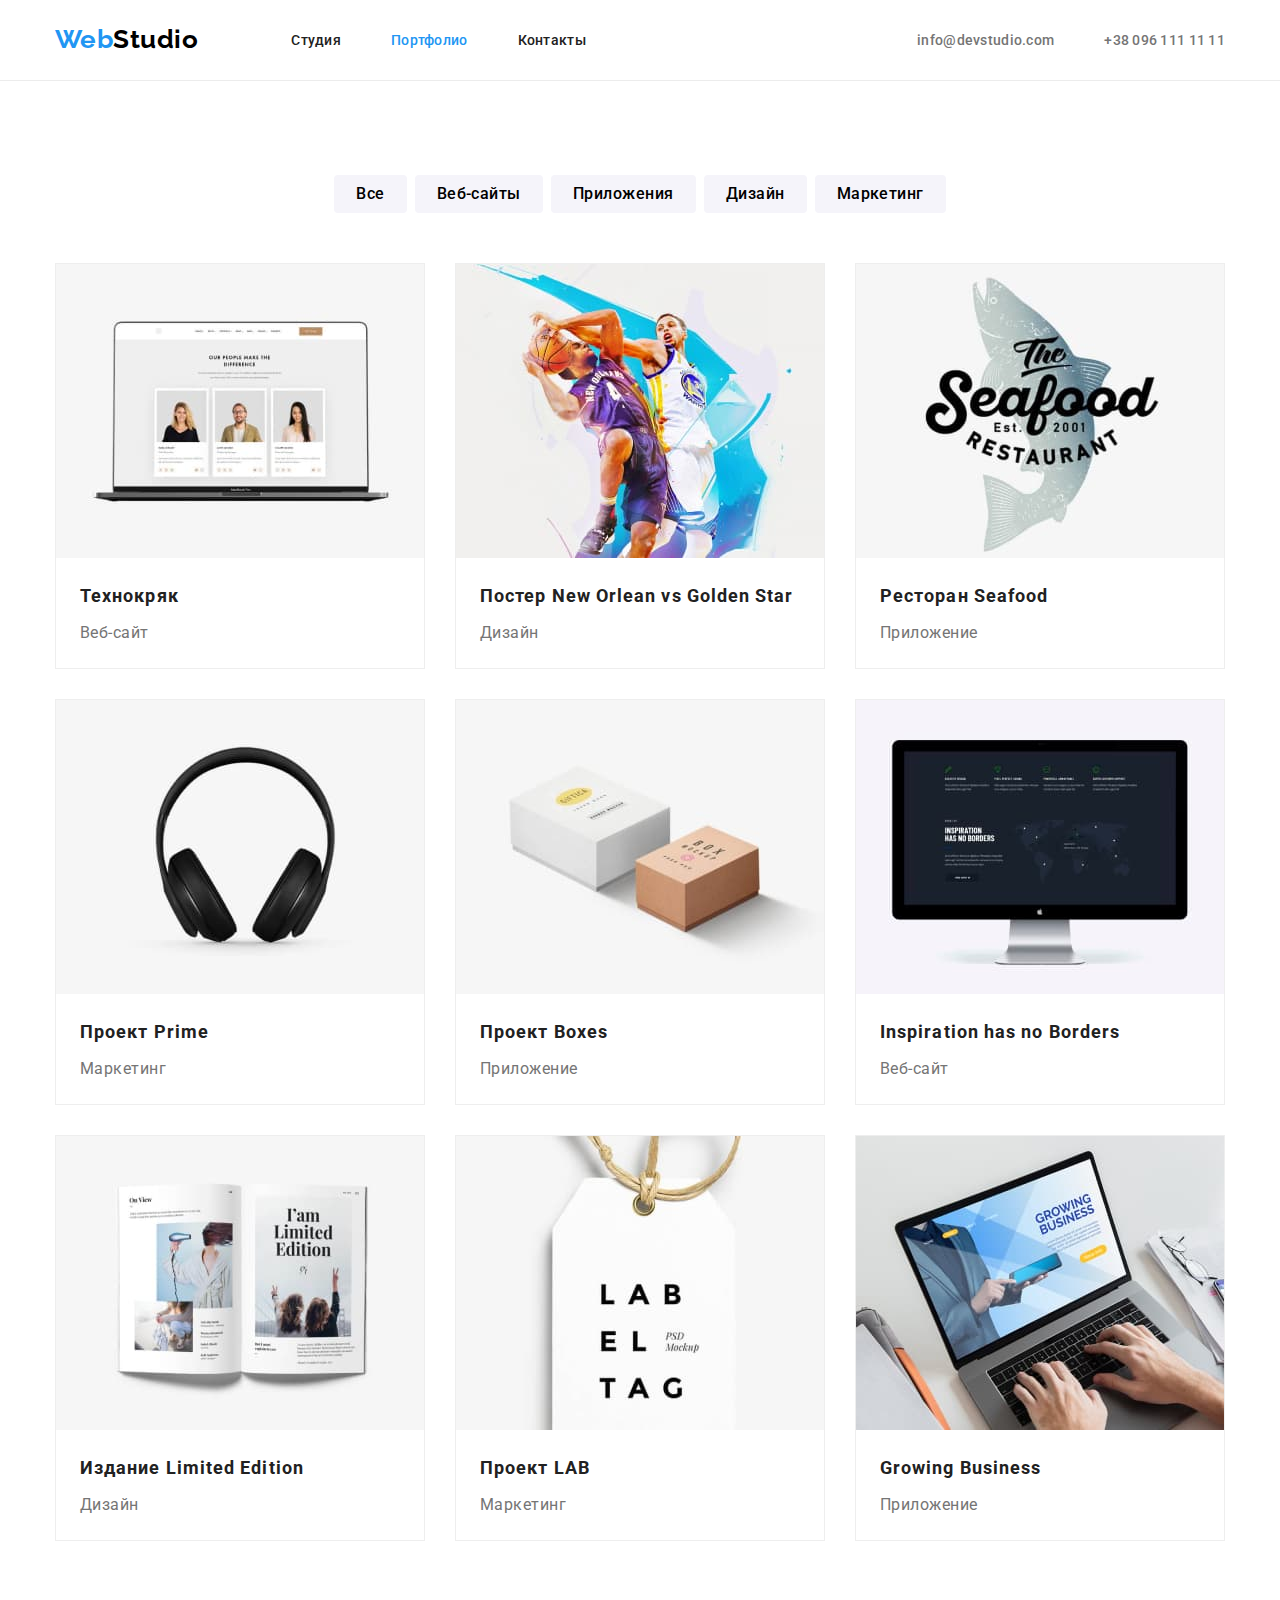
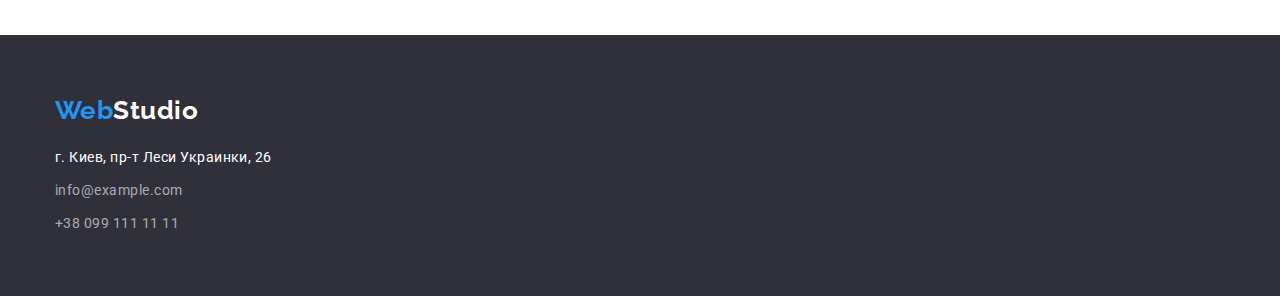
==== portfolio.html @ 35e2de76 "Добавляет позиционирование" ====
<!DOCTYPE html>
<html lang="ru">
<head>
    <meta charset="UTF-8">
    <meta http-equiv="X-UA-Compatible" content="IE=edge">
    <meta name="viewport" content="width=device-width, initial-scale=1.0">
    <title>Портфолио</title>
    <link rel="preconnect" href="https://fonts.gstatic.com">
    <link href="https://fonts.googleapis.com/css2?family=Raleway:wght@700&family=Roboto:wght@400;500;700;900&display=swap" rel="stylesheet">
    <link rel="stylesheet" href="https://cdnjs.cloudflare.com/ajax/libs/modern-normalize/1.0.0/modern-normalize.min.css">    
    <link rel="stylesheet" href="./css/styles.css">
</head>
<body>

<!-- Хедер -->

    <header class="header">
        <div class="container head-container">
            <nav class="nav-list">
                <a href="./index.html" class="header-logo-link"> <span class="header-logo-web">Web</span>Studio</a>
                <ul class="list link-list">
                    <li class="nav-item"> <a href="./index.html" class="nav-link">Студия</a></li>
                    <li class="nav-item"> <a href="./portfolio.html" class="nav-link current">Портфолио</a></li>
                    <li class="nav-item"> <a href="#contacts" class="nav-link">Контакты</a> </li>
                </ul>
            </nav>
            <ul class="list contact-list">
                <li class="contact-item"><a href="mailto:info@devstudio.com" class="header-info-link">info@devstudio.com</a>
                </li>
                <li class="contact-item"><a href="tel:+380961111111" class="header-info-link">+38 096 111 11 11</a></li>
            </ul>
        </div>
    
    </header>
    <main>
        <section class="section">
            <div class="container">
                <h1 hidden>Наши работы</h1>
                <div>
                    <ul class="list filter-list">
                        <li class="item"> <button class="button filter-list-button" type="button">Все</button></li>
                        <li class="item"> <button class="button filter-list-button" type="button">Веб-сайты</button></li>
                        <li class="item"> <button class="button filter-list-button" type="button">Приложения</button> </li>
                        <li class="item"> <button class="button filter-list-button" type="button">Дизайн</button></li>
                        <li class="item"> <button class="button filter-list-button" type="button">Маркетинг</button></li>
                    </ul>
                </div>
                <div>
                    <ul class="list prod-list">
                        <li class="card prod-list-card">
                            <a href="" class="link">
                                <img src="./images/technokriak.jpg" alt="Технокряк" width="370">
                                <div class="content">
                                    <h2 class="prod-title">Технокряк</h2>
                                    <p class="prod-category">Веб-сайт</p>
                                </div>
                            </a>
                        </li>
                        <li class="card prod-list-card">
                            <a href="" class="link">
                                <img src="./images/poster.jpg" alt="Постер с баскетболистами" width="370">
                                <div class="content">
                                    <h2 class="prod-title">Постер New Orlean vs Golden Star</h2>
                                    <p class="prod-category">Дизайн</p>
                                </div>
                            </a>
                        </li>
                        <li class="card prod-list-card">
                            <a href="" class="link">
                                <img src="./images/seafood.jpg" alt="Постер ресторан" width="370">
                                <div class="content">
                                    <h2 class="prod-title">Ресторан Seafood</h2>
                                    <p class="prod-category">Приложение</p>
                                </div>
                            </a>
                        </li>
                        <li class="card prod-list-card">
                            <a href="" class="link">
                                <img src="./images/prime.jpg" alt="Наушники" width="370">
                                <div class="content">
                                    <h2 class="prod-title">Проект Prime</h2>
                                    <p class="prod-category">Маркетинг</p>
                                </div>
                            </a>
                        </li>
                        <li class="card prod-list-card">
                            <a href="" class="link">
                                <img src="./images/boxes.jpg" alt="Коробки" width="370">
                                <div class="content">
                                    <h2 class="prod-title">Проект Boxes</h2>
                                    <p class="prod-category">Приложение</p>
                                </div>
                            </a>
                        </li>
                        <li class="card prod-list-card">
                            <a href="" class="link">
                                <img src="./images/inspiration.jpg" alt="Монитор" width="370">
                                <div class="content">
                                    <h2 class="prod-title">Inspiration has no Borders</h2>
                                    <p class="prod-category">Веб-сайт</p>
                                </div>
                            </a>
                        </li>
                        <li class="card prod-list-card">
                            <a href="" class="link">
                                <img src="./images/limited.jpg" alt="Развернутая книга" width="370">
                                <div class="content">
                                    <h2 class="prod-title">Издание Limited Edition</h2>
                                    <p class="prod-category">Дизайн</p>
                                </div>
                            </a>
                        </li>
                        <li class="card prod-list-card">
                            <a href="" class="link">
                                <img src="./images/lab.jpg" alt="Бирка" width="370">
                                <div class="content">
                                    <h2 class="prod-title">Проект LAB</h2>
                                    <p class="prod-category">Маркетинг</p>
                                </div>
                            </a>
                        </li>
                        <li class="card prod-list-card">
                            <a href="" class="link">
                                <img src="./images/growing.jpg" alt="Ноутбук" width="370">
                                <div class="content">
                                    <h2 class="prod-title">Growing Business</h2>
                                    <p class="prod-category">Приложение</p>
                                </div>
                            </a>
                
                        </li>
                    </ul>
                </div>
            </div>
        </section>
        
        
    </main>
    <!-- Футер -->
    <footer class="footer">
        <div class="footer-container container">
            <a href="index.html" class="footer-logo-link"> <span class="footer-logo-web">Web</span>Studio</a>
            <address id=contacts class="address">
                <p>г. Киев, пр-т Леси Украинки, 26</p>
                <ul class="list">
                    <li class="item"><a href="mailto:info@devstudio.com" class="footer-info-link">info@example.com</a></li>
                    <li class="item"><a href="tel:+380961111111" class="footer-info-link">+38 099 111 11 11</a></li>
                </ul>
            </address>
        </div>
    </footer>
</body>
</html>
---- css/styles.css ----
/* первичный цвет основного текста #212121 */
/* вторичный цвет текста #757575 */
/* основной цвет фона #ffffff */
/* вторичный цвет фона #F5F4FA */
/* акцент #2196F3 */
/* белый #ffffff */
/* фон футера #2F303A */
/* основной цвет лого #000000 */
/* нижний бордер хедера #ECECEC */

:root {
  --title-text-color: #212121;
  --text-color: #757575;
  --primary-bg-color: #ffffff;
  --secondary-bg-color: #f5f4fa;
  --accent-color: #2196f3;
  --footer-bg-color: #2f303a;
  --main-logo-color: #000000;
  --button-accent-color: #188ce8;
  --card-border-color: #eeeeee;
  --header-bottom-border: #ececec;
}

body {
  box-sizing: border-box;
  font-family: "Roboto", sans-serif;
  font-weight: 400;
  background-color: var(--primary-bg-color);
  color: var(--title-text-color);
  letter-spacing: 0.03em;
}

.container {
  width: 1200px;
  margin: 0px auto;
  padding-left: 15px;
  padding-right: 15px;
}

/* стили списков */
.list {
  list-style: none;
  padding-left: inherit;
}

/* стили ссылок */
.link {
  text-decoration: none;
  font-family: inherit;
  font-weight: inherit;
  font-style: normal;
  color: inherit;
}

.header-logo-link,
.footer-logo-link,
.nav-link,
.header-info-link,
.footer-info-link {
  text-decoration: none;
  font-weight: 500;
  font-size: 14px;
  line-height: 1.143;
  font-style: normal;
  letter-spacing: 0.02em;
  font-family: inherit;
  color: inherit;
}

/* .header-logo-link, */
.footer-logo-link {
  line-height: 1.192;
}

/* стили секций */
.section {
  padding-top: 94px;
  padding-bottom: 94px;
}

/* стили кнопок */
.button {
  cursor: pointer;
}

/* сбрасывание марджинов у h, p, ul */
h1,
h2,
h3,
h4,
p,
ul {
  margin: 0;
}

/* стили карточек */
/* .card {
  display: inline-block;
} */

/* стили хедера */

.header {
  border-bottom: 1px solid var(--header-bottom-border);
}

.head-container {
  display: flex;
  align-items: center;
}

.link-list {
  display: flex;
}

.contact-list {
  display: flex;
  margin-left: auto;
}

.contact-item:not(:last-child) {
  margin-right: 50px;
}

.header-logo-link,
.footer-logo-link {
  font-family: "Raleway", sans-serif;
  font-size: 26px;
  font-weight: 700;
  color: var(--main-logo-color);
  letter-spacing: inherit;
  line-height: 1.192;
}

.header-logo-link {
  margin: 24px 93px 25px 0;
}

.nav-list {
  display: flex;
  align-items: center;
}

.nav-item:not(:last-child) {
  margin-right: 50px;
}

.footer-logo-link {
  color: var(--primary-bg-color);
}

.header-logo-web,
.footer-logo-web {
  color: var(--accent-color);
}

.nav-link.current {
  color: var(--accent-color);
}
.header-info-link {
  color: var(--text-color);
}

.nav-link:focus,
.nav-link:hover,
.header-info-link:focus,
.header-info-link:hover {
  color: var(--accent-color);
}

/* герой */
.hero.section {
  background-color: #2f303a;
  text-align: center;

  padding-top: 0;
  padding-bottom: 0;
}

.hero-container {
  padding-bottom: 200px;
}

.hero-title {
  font-size: 44px;
  font-weight: 900;
  line-height: 1.364;
  text-transform: uppercase;
  letter-spacing: 0.06em;
  color: var(--primary-bg-color);

  /* max-width: 696px; */

  padding-top: 200px;
  margin-bottom: 30px;
}
.hero-button {
  font-family: inherit;
  font-size: 16px;
  font-weight: 700;
  line-height: 1.875;
  letter-spacing: 0.06em;
  text-align: center;
  color: var(--primary-bg-color);
  background-color: var(--accent-color);
  min-width: 200px;
  padding: 10px 32px;
  border: 1px solid transparent;
  border-radius: 4px;
  filter: drop-shadow(0px 4px 4px rgba(0, 0, 0, 0.25));
}

.hero-button:focus,
.hero-button:hover {
  background-color: var(--button-accent-color);
  box-shadow: 0px 4px 4px rgba(0, 0, 0, 0.15);
  border-radius: 4px;
}

/* преимущества */
.advantages {
  background-color: var(--primary-bg-color);
}

.advantages-list {
  padding-left: 0;
  display: flex;
  /* justify-content: center; */
}

.advantages-card:not(:last-child),
.work-card:not(:last-child),
.team-card:not(:last-child) {
  margin-right: 30px;
}

.advantages-title {
  font-size: 14px;
  font-weight: 700;
  line-height: 1.143;
  text-transform: uppercase;
}

.advantages-text {
  margin-top: 10px;
  font-size: 14px;
  line-height: 1.714;
  color: var(--text-color);
}

.advantages-card {
  width: 270px;
}

/* чем занимаемся */

.work {
  background-color: var(--primary-bg-color);
  padding-top: 0;
}

.work-title,
.team-title {
  font-size: 36px;
  font-weight: 700;
  line-height: 1.167;
  color: var(--title-text-color);
  text-align: center;
  margin-bottom: 50px;
}

.work-list,
.team-list {
  padding-left: 0;
  display: flex;
}

/* наша команда */

.team {
  background-color: var(--secondary-bg-color);
}

.team-member,
.member-position {
  font-size: 16px;
  font-weight: 500;
  line-height: 1.188;
}

.member-position {
  font-weight: inherit;
  color: var(--text-color);

  margin-top: 10px;
}

.team-card {
  width: 270px;
  /* height: 368px; */
  text-align: center;
  background-color: var(--primary-bg-color);
  box-shadow: 0px 1px 3px rgba(0, 0, 0, 0.12), 0px 1px 1px rgba(0, 0, 0, 0.14),
    0px 2px 1px rgba(0, 0, 0, 0.2);
  border-radius: 0px 0px 4px 4px;
}

.team-list img {
  display: block;
}

.team-card .content {
  margin-top: 30px;
  margin-bottom: 30px;
}

/* Футер */
.footer {
  background-color: var(--footer-bg-color);
}

.footer-container {
  padding-top: 60px;
  padding-bottom: 60px;
}

.address {
  font-style: normal;
  font-size: 14px;
  line-height: 1.714;
  letter-spacing: inherit;
  color: var(--primary-bg-color);

  margin-top: 20px;
}

.footer-info-link {
  font-weight: inherit;
  line-height: 1.714;
  letter-spacing: inherit;
  color: rgba(255, 255, 255, 0.6);
}

.address .item {
  margin-top: 9px;
}

.footer-info-link:hover,
.footer-info-link:focus {
  color: var(--accent-color);
}

/* портфолио */

/* фильтр */

.filter-list {
  display: flex;
  justify-content: center;
  margin-bottom: 50px;
}

.filter-list-button {
  font-family: inherit;
  font-weight: 500;
  font-size: 16px;
  line-height: 1.625;
  background-color: var(--secondary-bg-color);
  border: 1px;
  border-radius: 4px;
  letter-spacing: inherit;
  padding: 6px 22px;
}

.filter-list-button:hover,
.filter-list-button:focus {
  background-color: var(--accent-color);
  color: var(--primary-bg-color);
  box-shadow: 0px 3px 1px rgba(0, 0, 0, 0.1), 0px 1px 2px rgba(0, 0, 0, 0.08),
    0px 2px 2px rgba(0, 0, 0, 0.12);
}

.filter-list .item:not(:last-child) {
  margin-right: 8px;
}

/* список работ */

.prod-title {
  font-weight: 700;
  font-size: 18px;
  line-height: 2;
  letter-spacing: 0.06em;
}

.prod-category {
  font-size: 16px;
  line-height: 1.875;
  letter-spacing: inherit;
  color: var(--text-color);

  margin-top: 4px;
}

.prod-list {
  display: flex;
  flex-wrap: wrap;
}

.prod-list-card {
  border: 1px solid var(--card-border-color);
  max-width: 370px;
  height: 100%;
  overflow: hidden;
}

.prod-list-card:not(:nth-child(3n)) {
  margin-right: 30px;
}

.prod-list-card:not(:nth-last-child(-n + 3)) {
  margin-bottom: 30px;
}

.prod-list-card img {
  display: block;
}

.prod-list-card .content {
  padding: 20px 24px;
}
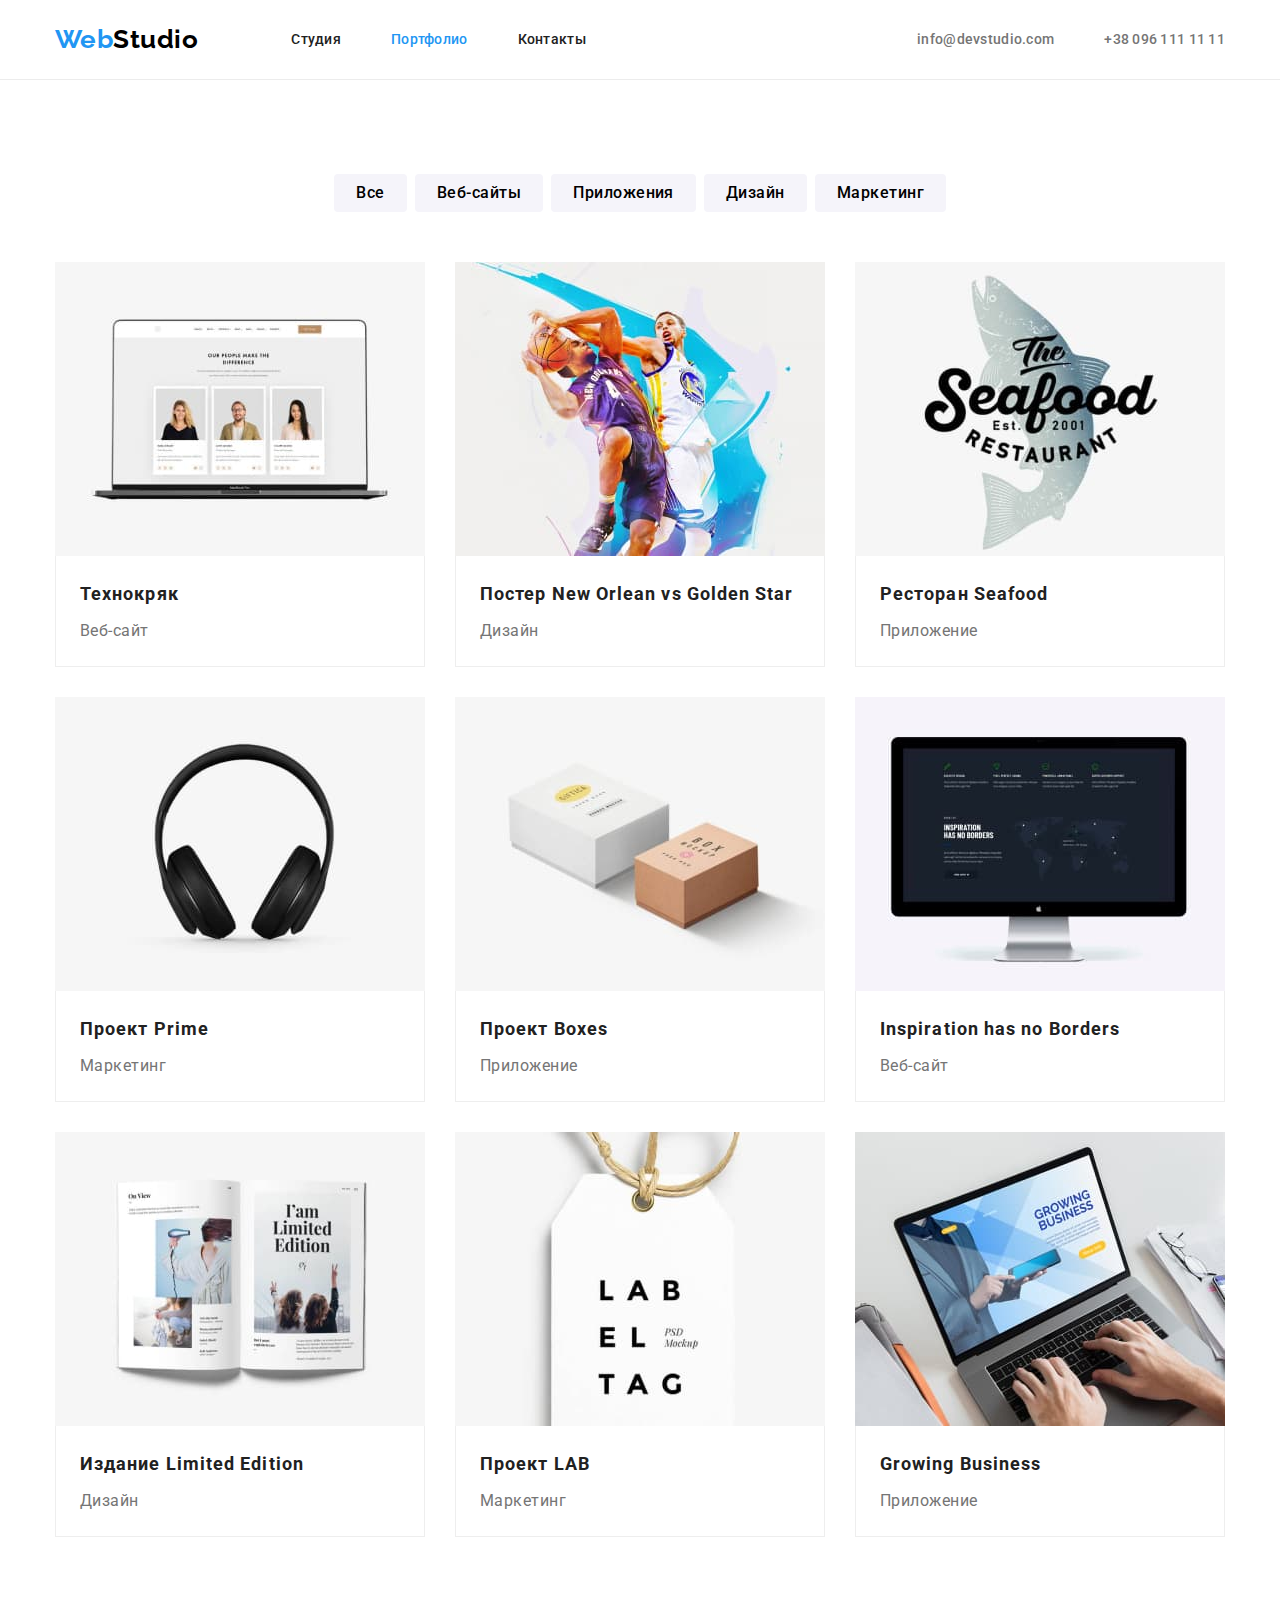
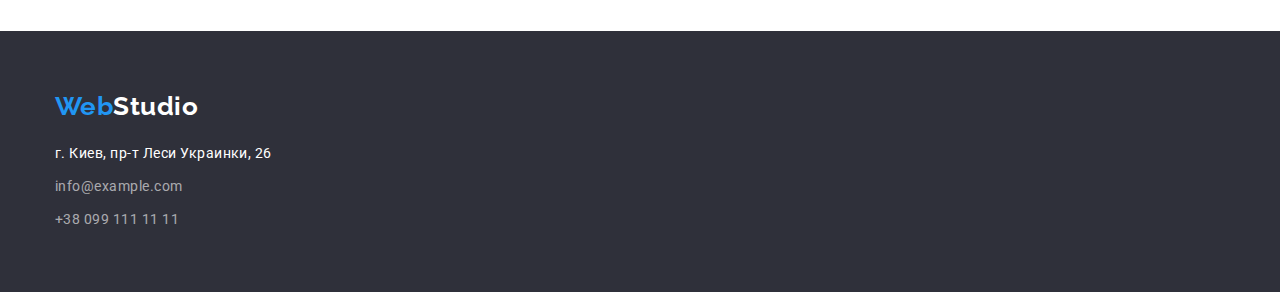
==== commit ae7ce559: "Рефакторинг кода" ====
--- a/portfolio.html
+++ b/portfolio.html
@@ -20,7 +20,7 @@
                 <a href="./index.html" class="header-logo-link"> <span class="header-logo-web">Web</span>Studio</a>
                 <ul class="list link-list">
                     <li class="nav-item"> <a href="./index.html" class="nav-link">Студия</a></li>
-                    <li class="nav-item"> <a href="./portfolio.html" class="nav-link current">Портфолио</a></li>
+                    <li class="nav-item"> <a href="./portfolio.html" class="nav-link  current">Портфолио</a></li>
                     <li class="nav-item"> <a href="#contacts" class="nav-link">Контакты</a> </li>
                 </ul>
             </nav>
@@ -138,13 +138,15 @@
     </main>
     <!-- Футер -->
     <footer class="footer">
-        <div class="footer-container container">
+        <div class="container">
             <a href="index.html" class="footer-logo-link"> <span class="footer-logo-web">Web</span>Studio</a>
             <address id=contacts class="address">
                 <p>г. Киев, пр-т Леси Украинки, 26</p>
                 <ul class="list">
-                    <li class="item"><a href="mailto:info@devstudio.com" class="footer-info-link">info@example.com</a></li>
-                    <li class="item"><a href="tel:+380961111111" class="footer-info-link">+38 099 111 11 11</a></li>
+                    <li class="footer-contact-item"><a href="mailto:info@devstudio.com"
+                            class="footer-info-link">info@example.com</a></li>
+                    <li class="footer-contact-item"><a href="tel:+380961111111" class="footer-info-link">+38 099 111 11
+                            11</a></li>
                 </ul>
             </address>
         </div>
--- a/css/styles.css
+++ b/css/styles.css
@@ -40,7 +40,8 @@
 /* стили списков */
 .list {
   list-style: none;
-  padding-left: inherit;
+  padding: 0;
+  margin: 0;
 }
 
 /* стили ссылок */
@@ -67,11 +68,6 @@
   color: inherit;
 }
 
-/* .header-logo-link, */
-.footer-logo-link {
-  line-height: 1.192;
-}
-
 /* стили секций */
 .section {
   padding-top: 94px;
@@ -93,15 +89,17 @@
   margin: 0;
 }
 
-/* стили карточек */
-/* .card {
-  display: inline-block;
-} */
-
+img {
+  display: block;
+  width: 100%;
+  height: auto;
+}
 /* стили хедера */
 
 .header {
   border-bottom: 1px solid var(--header-bottom-border);
+  height: 80px;
+  display: flex;
 }
 
 .head-container {
@@ -130,10 +128,7 @@
   color: var(--main-logo-color);
   letter-spacing: inherit;
   line-height: 1.192;
-}
-
-.header-logo-link {
-  margin: 24px 93px 25px 0;
+  margin-right: 93px;
 }
 
 .nav-list {
@@ -145,8 +140,15 @@
   margin-right: 50px;
 }
 
+.nav-link,
+.header-info-link {
+  padding-top: 30px;
+  padding-bottom: 30px;
+}
+
 .footer-logo-link {
   color: var(--primary-bg-color);
+  margin-right: auto;
 }
 
 .header-logo-web,
@@ -169,15 +171,11 @@
 }
 
 /* герой */
-.hero.section {
+.hero {
   background-color: #2f303a;
   text-align: center;
 
-  padding-top: 0;
-  padding-bottom: 0;
-}
-
-.hero-container {
+  padding-top: 200px;
   padding-bottom: 200px;
 }
 
@@ -189,9 +187,6 @@
   letter-spacing: 0.06em;
   color: var(--primary-bg-color);
 
-  /* max-width: 696px; */
-
-  padding-top: 200px;
   margin-bottom: 30px;
 }
 .hero-button {
@@ -218,14 +213,9 @@
 }
 
 /* преимущества */
-.advantages {
-  background-color: var(--primary-bg-color);
-}
 
 .advantages-list {
-  padding-left: 0;
-  display: flex;
-  /* justify-content: center; */
+  display: flex;
 }
 
 .advantages-card:not(:last-child),
@@ -249,13 +239,12 @@
 }
 
 .advantages-card {
-  width: 270px;
+  width: calc((100% - 90px) / 4);
 }
 
 /* чем занимаемся */
 
 .work {
-  background-color: var(--primary-bg-color);
   padding-top: 0;
 }
 
@@ -271,7 +260,6 @@
 
 .work-list,
 .team-list {
-  padding-left: 0;
   display: flex;
 }
 
@@ -296,8 +284,7 @@
 }
 
 .team-card {
-  width: 270px;
-  /* height: 368px; */
+  width: calc((100% - 90px) / 4);
   text-align: center;
   background-color: var(--primary-bg-color);
   box-shadow: 0px 1px 3px rgba(0, 0, 0, 0.12), 0px 1px 1px rgba(0, 0, 0, 0.14),
@@ -305,21 +292,14 @@
   border-radius: 0px 0px 4px 4px;
 }
 
-.team-list img {
-  display: block;
-}
-
 .team-card .content {
-  margin-top: 30px;
-  margin-bottom: 30px;
+  padding-top: 30px;
+  padding-bottom: 30px;
 }
 
 /* Футер */
 .footer {
   background-color: var(--footer-bg-color);
-}
-
-.footer-container {
   padding-top: 60px;
   padding-bottom: 60px;
 }
@@ -341,7 +321,8 @@
   color: rgba(255, 255, 255, 0.6);
 }
 
-.address .item {
+.address .list,
+.footer-contact-item:last-child {
   margin-top: 9px;
 }
 
@@ -370,6 +351,7 @@
   border-radius: 4px;
   letter-spacing: inherit;
   padding: 6px 22px;
+  min-width: 73px;
 }
 
 .filter-list-button:hover,
@@ -408,7 +390,6 @@
 }
 
 .prod-list-card {
-  border: 1px solid var(--card-border-color);
   max-width: 370px;
   height: 100%;
   overflow: hidden;
@@ -422,10 +403,9 @@
   margin-bottom: 30px;
 }
 
-.prod-list-card img {
-  display: block;
-}
-
 .prod-list-card .content {
   padding: 20px 24px;
-}
+  border-left: 1px solid var(--card-border-color);
+  border-right: 1px solid var(--card-border-color);
+  border-bottom: 1px solid var(--card-border-color);
+}
